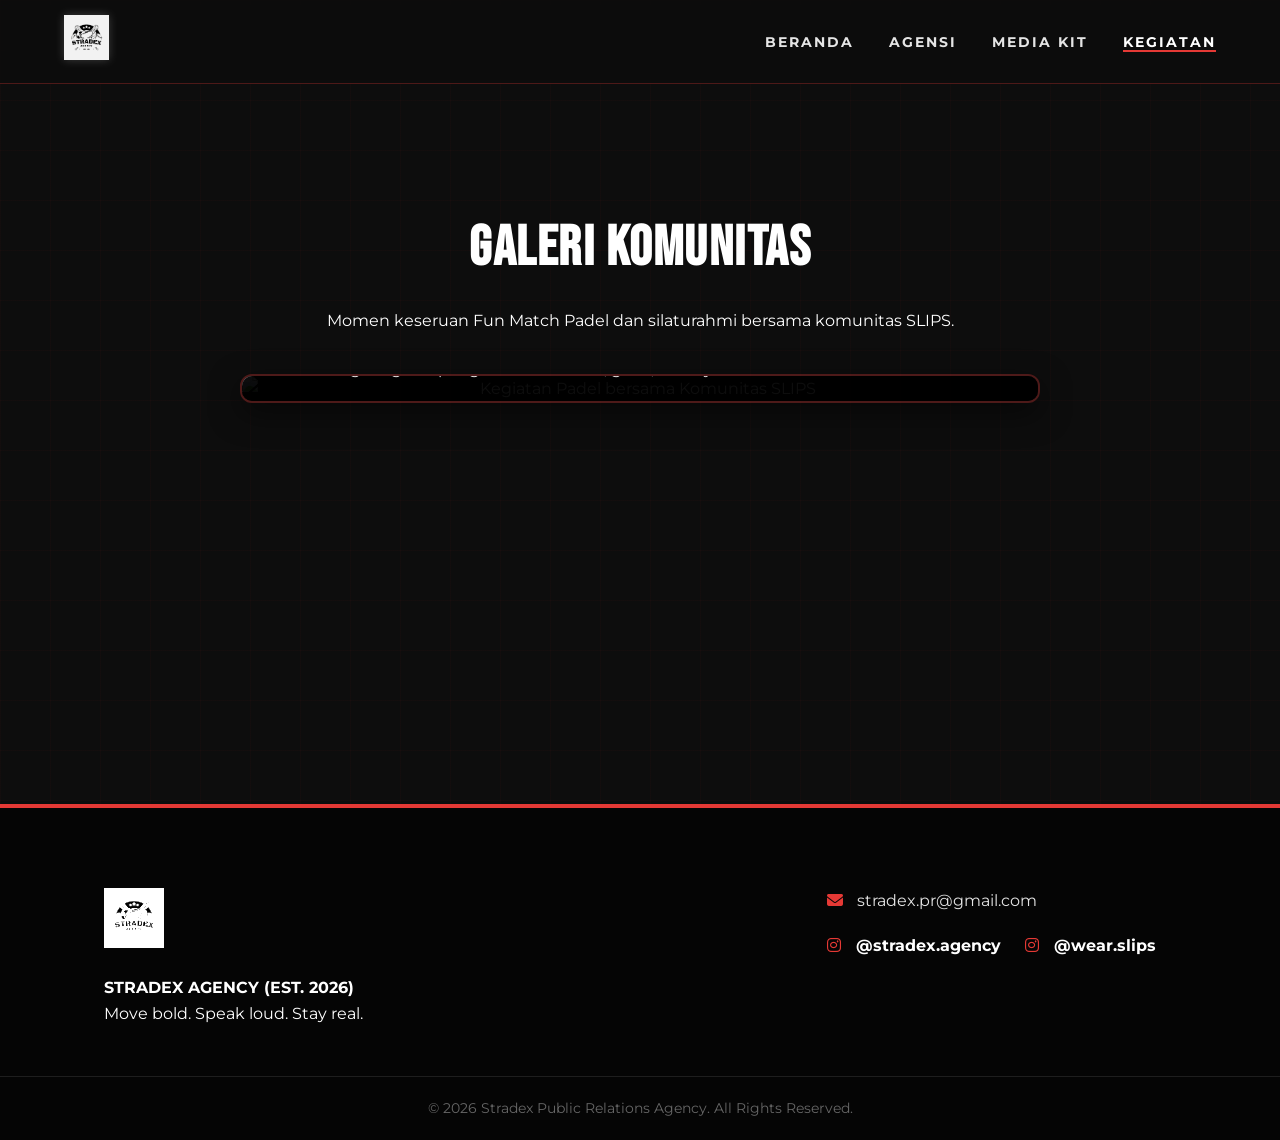
==== activity.html @ 0ae6f85e "Add files via upload" ====
<!DOCTYPE html>
<html lang="id">
<head>
    <meta charset="UTF-8">
    <meta name="viewport" content="width=device-width, initial-scale=1.0">
    <title>Galeri Kegiatan - STRADEX x SLIPS</title>
    
    <link href="https://fonts.googleapis.com/css2?family=Bebas+Neue&family=Montserrat:wght@400;700;900&display=swap" rel="stylesheet">
    <link rel="stylesheet" href="https://cdnjs.cloudflare.com/ajax/libs/font-awesome/6.4.0/css/all.min.css">
    <link rel="stylesheet" href="style.css">
</head>
<body>

    <div class="bg-pattern"></div>

    <nav>
        <div class="logo">
            <img src="assets/logo.png" alt="STRADEX Logo">
        </div>
        <ul class="nav-links">
            <li><a href="index.html#hero">Beranda</a></li>
            <li><a href="index.html#agency">Agensi</a></li>
            <li><a href="index.html#media-kit">Media Kit</a></li>
            <li><a href="activity.html" style="color: #fff; border-bottom: 2px solid #E53935;">Kegiatan</a></li>
        </ul>
    </nav>

    <section class="dark-section" style="min-height: 80vh;">
        <div class="container text-center">
            <h2 class="section-title">GALERI KOMUNITAS</h2>
            <p class="section-desc">Momen keseruan Fun Match Padel dan silaturahmi bersama komunitas SLIPS.</p>
            
            <div class="gallery-container">
                <div class="gallery-item">
                    <img src="assets/IMG_3881.jpg" alt="Kegiatan Padel bersama Komunitas SLIPS">
                    
                    <div class="gallery-caption">
                        <h4>FUN MATCH PADEL</h4>
                        <p>Aktivitas bersama komunitas hari ini. Mengeksplorasi stabilitas grip socks SLIPS secara langsung di lapangan Padel. Aman, gesit, dan nyaman!</p>
                    </div>
                </div>
            </div>
        </div>
    </section>

    <footer>
        <div class="container footer-content">
            <div class="footer-brand">
                <img src="assets/logo.png" alt="STRADEX Logo" class="footer-logo">
                <p><strong>STRADEX AGENCY (EST. 2026)</strong></p>
                <p>Move bold. Speak loud. Stay real.</p>
            </div>
            <div class="footer-contact">
                <p><i class="fa-solid fa-envelope"></i> stradex.pr@gmail.com</p>
                <div class="social-links">
                    <a href="#"><i class="fa-brands fa-instagram"></i> @stradex.agency</a>
                    <a href="#"><i class="fa-brands fa-instagram"></i> @wear.slips</a>
                </div>
            </div>
        </div>
        <div class="footer-bottom">
            <p>&copy; 2026 Stradex Public Relations Agency. All Rights Reserved.</p>
        </div>
    </footer>
</body>
</html>
---- style.css ----
/* --- COLOR PALETTE & VARIABLES --- */
:root {
    --jet-black: #0D0D0D;
    --sport-red: #E53935;
    --dark-red: #B71C1C;
    --light-gray: #E5E5E5;
    --pure-white: #FFFFFF;
    --transition: all 0.4s cubic-bezier(0.25, 0.8, 0.25, 1);
}

/* --- BASE STYLES --- */
* {
    margin: 0;
    padding: 0;
    box-sizing: border-box;
}

html {
    scroll-behavior: smooth;
    scrollbar-width: thin;
    scrollbar-color: var(--sport-red) var(--jet-black);
}

body {
    background-color: var(--jet-black);
    color: var(--pure-white);
    font-family: 'Montserrat', sans-serif;
    line-height: 1.6;
    overflow-x: hidden;
}

.container {
    max-width: 1200px;
    margin: 0 auto;
    padding: 0 5%;
}

/* --- DYNAMIC BACKGROUND --- */
.bg-pattern {
    position: fixed;
    top: 0; left: 0; width: 100vw; height: 100vh;
    background-image: 
        linear-gradient(rgba(229, 57, 53, 0.03) 1px, transparent 1px),
        linear-gradient(90deg, rgba(229, 57, 53, 0.03) 1px, transparent 1px);
    background-size: 50px 50px;
    z-index: -1;
    animation: panBg 20s linear infinite;
}

@keyframes panBg {
    0% { transform: translateY(0); }
    100% { transform: translateY(50px); }
}

/* --- NAVIGATION GLASSMORPHISM --- */
nav {
    padding: 15px 5%;
    display: flex;
    justify-content: space-between;
    align-items: center;
    background: rgba(13, 13, 13, 0.8);
    backdrop-filter: blur(10px);
    -webkit-backdrop-filter: blur(10px);
    position: sticky;
    top: 0;
    z-index: 1000;
    border-bottom: 1px solid rgba(229, 57, 53, 0.3);
}

.logo img {
    height: 45px;
    filter: drop-shadow(0 0 5px rgba(255,255,255,0.2));
    transition: var(--transition);
}

.nav-links {
    list-style: none;
    display: flex;
    gap: 35px;
}

.nav-links a {
    color: var(--light-gray);
    text-decoration: none;
    font-weight: 700;
    text-transform: uppercase;
    font-size: 0.85rem;
    letter-spacing: 2px;
    transition: var(--transition);
    position: relative;
}

.nav-links a::after {
    content: '';
    position: absolute;
    bottom: -5px; left: 0;
    width: 0%; height: 2px;
    background: var(--sport-red);
    transition: var(--transition);
}

.nav-links a:hover { color: var(--pure-white); }
.nav-links a:hover::after { width: 100%; }

/* --- HERO SECTION --- */
.hero {
    min-height: 90vh;
    display: flex;
    align-items: center;
    justify-content: center;
    text-align: center;
    padding: 0 5%;
    position: relative;
    background: radial-gradient(circle at center, rgba(183, 28, 28, 0.2) 0%, var(--jet-black) 70%);
}

.badge {
    display: inline-block;
    background: rgba(229, 57, 53, 0.1);
    border: 1px solid var(--sport-red);
    color: var(--sport-red);
    padding: 8px 20px;
    border-radius: 50px;
    font-weight: 700;
    letter-spacing: 2px;
    margin-bottom: 20px;
    font-size: 0.8rem;
}

.hero-content h1 {
    font-family: 'Bebas Neue', sans-serif;
    font-size: clamp(5rem, 12vw, 9rem);
    line-height: 0.85;
    margin-bottom: 10px;
    color: var(--pure-white);
    text-shadow: 0 0 40px rgba(229, 57, 53, 0.4);
    letter-spacing: 2px;
}

.hero-content .tagline {
    font-size: clamp(1.2rem, 3vw, 2rem);
    font-weight: 900;
    color: var(--sport-red);
    text-transform: uppercase;
    margin-bottom: 20px;
}

.hero-content .sub-tagline {
    font-size: 1.1rem;
    max-width: 650px;
    margin: 0 auto 40px;
    color: var(--light-gray);
}

/* Elite Glow Button */
.btn-glow {
    position: relative;
    padding: 18px 45px;
    background: linear-gradient(90deg, var(--dark-red), var(--sport-red));
    color: var(--pure-white);
    text-decoration: none;
    font-weight: 900;
    text-transform: uppercase;
    letter-spacing: 2px;
    border-radius: 4px;
    display: inline-flex;
    align-items: center;
    gap: 10px;
    transition: var(--transition);
    overflow: hidden;
    z-index: 1;
}

.btn-glow::before {
    content: '';
    position: absolute;
    top: 0; left: 0; width: 100%; height: 100%;
    background: linear-gradient(90deg, var(--sport-red), var(--dark-red));
    z-index: -1;
    transition: opacity 0.4s;
    opacity: 0;
}

.btn-glow:hover {
    transform: translateY(-5px);
    box-shadow: 0 15px 30px rgba(229, 57, 53, 0.4);
}

.btn-glow:hover::before { opacity: 1; }

/* --- SECTION TYPOGRAPHY & LAYOUT --- */
section { padding: 120px 0; }

.dark-section { background: transparent; }
.light-section { background: rgba(255, 255, 255, 0.02); border-top: 1px solid rgba(255,255,255,0.05); border-bottom: 1px solid rgba(255,255,255,0.05); }
.red-section { background: linear-gradient(135deg, var(--dark-red) 0%, var(--sport-red) 100%); }

.section-title {
    font-family: 'Bebas Neue', sans-serif;
    font-size: 3.5rem;
    color: var(--pure-white);
    margin-bottom: 15px;
    letter-spacing: 1.5px;
}

.text-center { text-align: center; }
.text-white { color: var(--pure-white) !important; }

/* --- VALUE GRID (STRADEX) --- */
.value-grid {
    display: grid;
    grid-template-columns: repeat(auto-fit, minmax(220px, 1fr));
    gap: 20px;
    margin-top: 50px;
}

.value-card {
    background: rgba(20, 20, 20, 0.6);
    border: 1px solid rgba(255, 255, 255, 0.05);
    padding: 35px 25px;
    border-radius: 8px;
    transition: var(--transition);
}

.value-card h3 {
    font-family: 'Bebas Neue', sans-serif;
    font-size: 2.5rem;
    color: var(--sport-red);
    margin-bottom: 10px;
}

.value-card:hover {
    background: var(--sport-red);
    transform: translateY(-10px);
}

.value-card:hover h3, .value-card:hover p { color: var(--pure-white); }

/* --- DUAL LAYOUT (STORY) --- */
.dual-layout {
    display: grid;
    grid-template-columns: 1fr 1fr;
    gap: 60px;
    align-items: center;
}

.highlight-text {
    font-size: 1.5rem;
    color: var(--sport-red);
    margin-bottom: 25px;
}

.quote-box {
    margin-top: 30px;
    padding-left: 20px;
    border-left: 4px solid var(--sport-red);
    font-style: italic;
    color: var(--light-gray);
}

.glass-box {
    background: rgba(229, 57, 53, 0.05);
    backdrop-filter: blur(15px);
    border: 1px solid rgba(229, 57, 53, 0.2);
    padding: 60px 40px;
    text-align: center;
    border-radius: 16px;
    box-shadow: 0 20px 40px rgba(0,0,0,0.5);
}

.huge-icon { font-size: 5rem; color: var(--sport-red); margin-bottom: 20px; }
.glass-box h4 { font-family: 'Bebas Neue', sans-serif; font-size: 3rem; margin-bottom: 10px; }

/* --- FEATURE GRID (SLIPS) --- */
.feature-grid {
    display: grid;
    grid-template-columns: repeat(auto-fit, minmax(300px, 1fr));
    gap: 30px;
    margin: 50px 0;
}

.feature-card {
    background: linear-gradient(180deg, rgba(20,20,20,1) 0%, rgba(10,10,10,1) 100%);
    border-top: 3px solid var(--sport-red);
    padding: 40px 30px;
    text-align: center;
    transition: var(--transition);
}

.feature-card i {
    font-size: 2.5rem;
    color: var(--sport-red);
    margin-bottom: 20px;
}

.feature-card:hover {
    box-shadow: 0 10px 30px rgba(229, 57, 53, 0.15);
    transform: scale(1.03);
}

/* Products Detail */
.product-variants {
    display: grid;
    grid-template-columns: 1fr 1fr;
    gap: 20px;
}

.variant {
    border: 1px dashed rgba(255,255,255,0.2);
    padding: 20px;
    border-radius: 8px;
}
.variant h4 { color: var(--sport-red); margin-bottom: 5px; font-size: 1.2rem; }
.variant .small-text { font-size: 0.85rem; color: #888; margin-top: 8px; }

/* --- TIMELINE (ACTIVATION) --- */
.timeline-grid {
    display: grid;
    grid-template-columns: repeat(3, 1fr);
    gap: 30px;
    margin-top: 60px;
}

.timeline-item {
    background: rgba(0, 0, 0, 0.2);
    padding: 40px;
    border-radius: 12px;
    border: 1px solid rgba(255,255,255,0.1);
    position: relative;
    overflow: hidden;
}

.timeline-item .number {
    position: absolute;
    top: -20px; right: 10px;
    font-family: 'Bebas Neue', sans-serif;
    font-size: 8rem;
    color: rgba(255,255,255,0.05);
    line-height: 1;
}

/* --- FOOTER --- */
footer {
    background: #050505;
    padding: 80px 0 20px;
    border-top: 4px solid var(--sport-red);
}

.footer-content {
    display: flex;
    justify-content: space-between;
    flex-wrap: wrap;
    gap: 40px;
    margin-bottom: 50px;
}

.footer-logo { height: 60px; margin-bottom: 20px; filter: grayscale(100%) brightness(200%); }

.footer-contact p { margin-bottom: 10px; color: var(--light-gray); }
.footer-contact i { color: var(--sport-red); margin-right: 10px; }

.social-links { margin-top: 20px; }
.social-links a {
    color: var(--pure-white);
    text-decoration: none;
    margin-right: 20px;
    font-weight: 700;
    transition: var(--transition);
}
.social-links a:hover { color: var(--sport-red); }

.footer-bottom { text-align: center; padding-top: 20px; border-top: 1px solid rgba(255,255,255,0.1); color: #666; font-size: 0.9rem; }

/* --- RESPONSIVE ADJUSTMENTS --- */
@media (max-width: 900px) {
    .dual-layout { grid-template-columns: 1fr; }
    .timeline-grid { grid-template-columns: 1fr; }
    .product-variants { grid-template-columns: 1fr; }
}

@media (max-width: 768px) {
    nav { flex-direction: column; gap: 15px; }
    .nav-links { flex-wrap: wrap; justify-content: center; }
}
/* =========================================
   TAMBAHAN BARU: MEDIA KIT & ACTIVITY
   ========================================= */

/* --- MEDIA KIT --- */
.media-grid {
    display: grid;
    grid-template-columns: repeat(auto-fit, minmax(300px, 1fr));
    gap: 30px;
    margin-top: 40px;
}

.media-card {
    padding: 40px 20px;
    display: flex;
    flex-direction: column;
    align-items: center;
    transition: var(--transition);
}

.media-card h3 {
    font-family: 'Bebas Neue', sans-serif;
    font-size: 2.2rem;
    color: var(--sport-red);
    margin: 15px 0 10px;
    letter-spacing: 1px;
}

.media-card p {
    font-size: 0.95rem;
    margin-bottom: 25px;
    color: var(--light-gray);
    line-height: 1.5;
}

.btn-glow-small {
    padding: 12px 25px;
    background: linear-gradient(90deg, var(--dark-red), var(--sport-red));
    color: var(--pure-white);
    text-decoration: none;
    font-weight: 700;
    border-radius: 4px;
    transition: var(--transition);
    font-size: 0.9rem;
    margin-top: auto; /* Memastikan tombol selalu ada di bawah */
}

.btn-glow-small:hover {
    transform: translateY(-3px);
    box-shadow: 0 5px 15px rgba(229, 57, 53, 0.4);
    color: #fff;
}

/* --- GALLERY / ACTIVITY PAGE --- */
.gallery-container {
    margin-top: 40px;
    display: flex;
    justify-content: center;
}

.gallery-item {
    position: relative;
    max-width: 800px;
    width: 100%;
    border-radius: 12px;
    overflow: hidden;
    border: 2px solid rgba(229, 57, 53, 0.3);
    box-shadow: 0 10px 30px rgba(0,0,0,0.5);
}

.gallery-item img {
    width: 100%;
    height: auto;
    display: block;
    transition: var(--transition);
}

.gallery-item:hover img {
    transform: scale(1.02);
}

.gallery-caption {
    position: absolute;
    bottom: 0; left: 0; width: 100%;
    background: linear-gradient(transparent, rgba(0,0,0,0.95) 80%);
    padding: 40px 30px 20px;
    text-align: left;
}

.gallery-caption h4 {
    color: var(--sport-red);
    font-family: 'Bebas Neue', sans-serif;
    font-size: 2.5rem;
    letter-spacing: 1px;
    margin-bottom: 5px;
}

.gallery-caption p {
    font-size: 1rem;
    color: var(--light-gray);
    max-width: 90%;
}
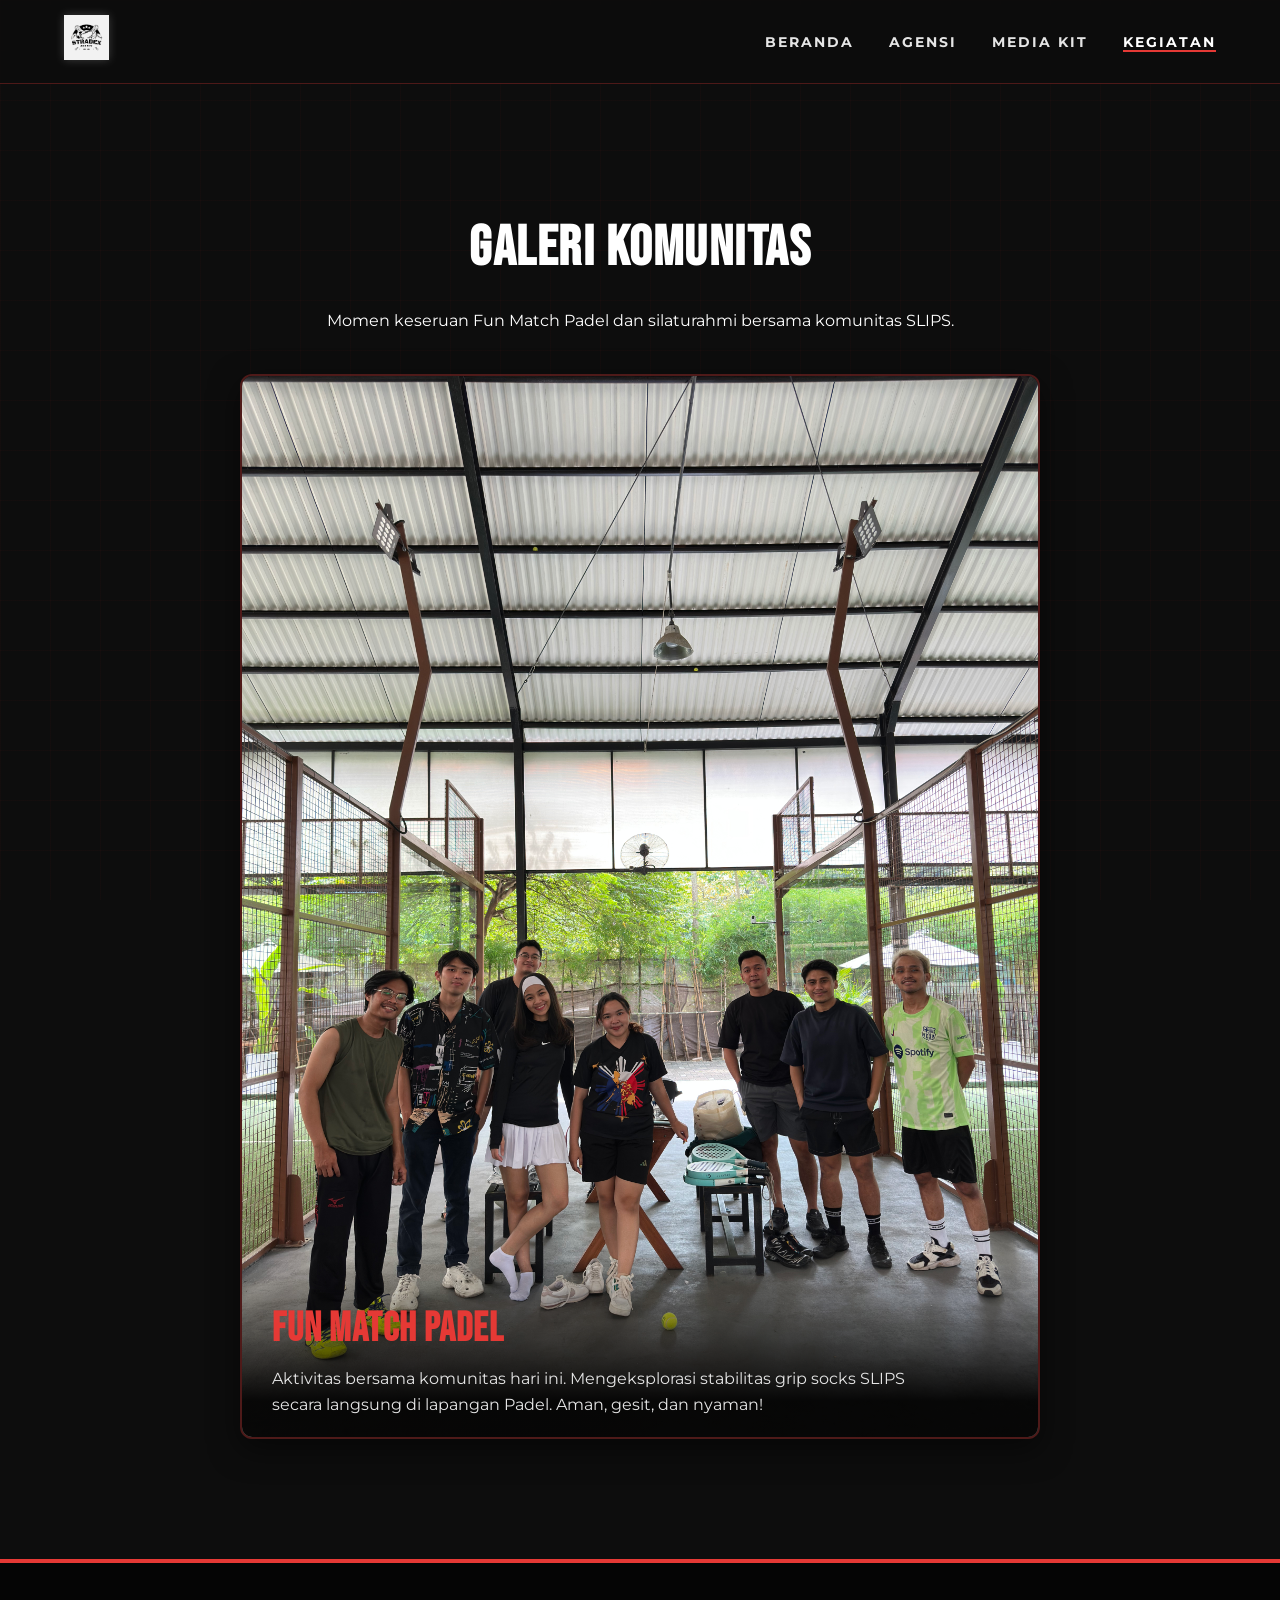
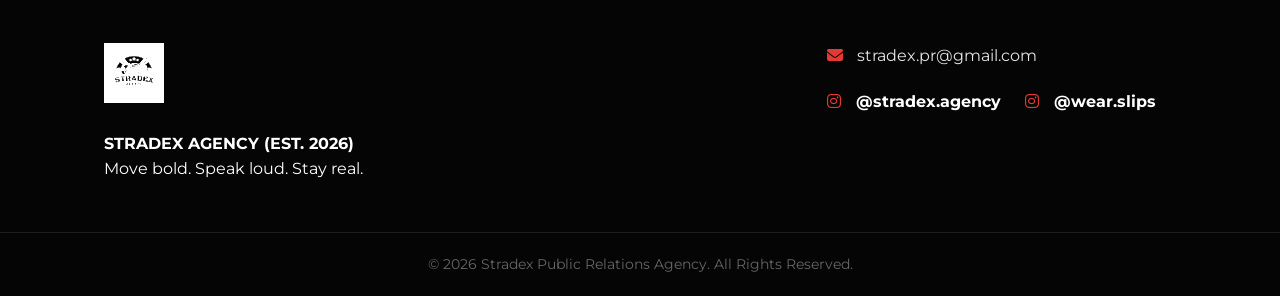
==== commit 01674620: "Fix HTML formatting and ensure proper structure" ====
--- a/activity.html
+++ b/activity.html
@@ -63,4 +63,4 @@
         </div>
     </footer>
 </body>
-</html>+</html>
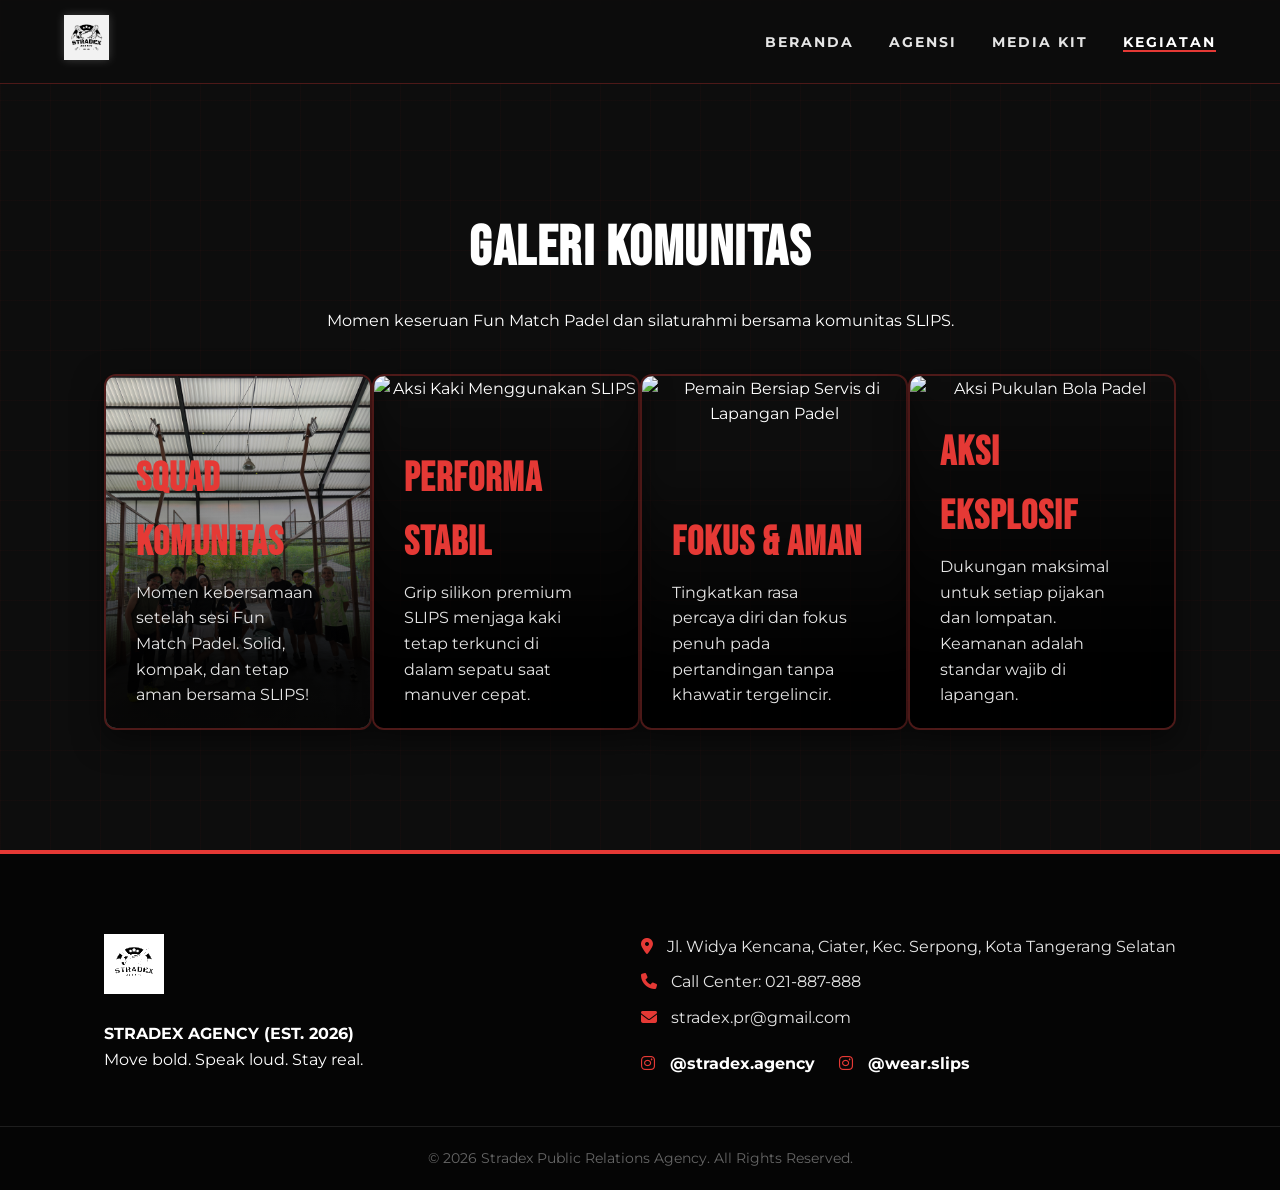
==== commit 8e48efcb: "Revise gallery content and update footer details Updated gallery section with new images and caption" ====
--- a/activity.html
+++ b/activity.html
@@ -31,14 +31,39 @@
             <p class="section-desc">Momen keseruan Fun Match Padel dan silaturahmi bersama komunitas SLIPS.</p>
             
             <div class="gallery-container">
+                
                 <div class="gallery-item">
-                    <img src="assets/IMG_3881.jpg" alt="Kegiatan Padel bersama Komunitas SLIPS">
-                    
+                    <img src="assets/IMG_3881.jpg" alt="Foto Bersama Komunitas SLIPS">
                     <div class="gallery-caption">
-                        <h4>FUN MATCH PADEL</h4>
-                        <p>Aktivitas bersama komunitas hari ini. Mengeksplorasi stabilitas grip socks SLIPS secara langsung di lapangan Padel. Aman, gesit, dan nyaman!</p>
+                        <h4>SQUAD KOMUNITAS</h4>
+                        <p>Momen kebersamaan setelah sesi Fun Match Padel. Solid, kompak, dan tetap aman bersama SLIPS!</p>
                     </div>
                 </div>
+
+                <div class="gallery-item">
+                    <img src="assets/IMG_3936.JPG" alt="Aksi Kaki Menggunakan SLIPS">
+                    <div class="gallery-caption">
+                        <h4>PERFORMA STABIL</h4>
+                        <p>Grip silikon premium SLIPS menjaga kaki tetap terkunci di dalam sepatu saat manuver cepat.</p>
+                    </div>
+                </div>
+
+                <div class="gallery-item">
+                    <img src="assets/IMG_3937.JPG" alt="Pemain Bersiap Servis di Lapangan Padel">
+                    <div class="gallery-caption">
+                        <h4>FOKUS & AMAN</h4>
+                        <p>Tingkatkan rasa percaya diri dan fokus penuh pada pertandingan tanpa khawatir tergelincir.</p>
+                    </div>
+                </div>
+
+                <div class="gallery-item">
+                    <img src="assets/IMG_3938.JPG" alt="Aksi Pukulan Bola Padel">
+                    <div class="gallery-caption">
+                        <h4>AKSI EKSPLOSIF</h4>
+                        <p>Dukungan maksimal untuk setiap pijakan dan lompatan. Keamanan adalah standar wajib di lapangan.</p>
+                    </div>
+                </div>
+
             </div>
         </div>
     </section>
@@ -51,6 +76,8 @@
                 <p>Move bold. Speak loud. Stay real.</p>
             </div>
             <div class="footer-contact">
+                <p><i class="fa-solid fa-location-dot"></i> Jl. Widya Kencana, Ciater, Kec. Serpong, Kota Tangerang Selatan</p>
+                <p><i class="fa-solid fa-phone"></i> Call Center: 021-887-888</p>
                 <p><i class="fa-solid fa-envelope"></i> stradex.pr@gmail.com</p>
                 <div class="social-links">
                     <a href="#"><i class="fa-brands fa-instagram"></i> @stradex.agency</a>
--- a/style.css
+++ b/style.css
@@ -339,63 +339,17 @@
     line-height: 1;
 }
 
-/* --- FOOTER --- */
-footer {
-    background: #050505;
-    padding: 80px 0 20px;
-    border-top: 4px solid var(--sport-red);
-}
-
-.footer-content {
-    display: flex;
-    justify-content: space-between;
-    flex-wrap: wrap;
-    gap: 40px;
-    margin-bottom: 50px;
-}
-
-.footer-logo { height: 60px; margin-bottom: 20px; filter: grayscale(100%) brightness(200%); }
-
-.footer-contact p { margin-bottom: 10px; color: var(--light-gray); }
-.footer-contact i { color: var(--sport-red); margin-right: 10px; }
-
-.social-links { margin-top: 20px; }
-.social-links a {
-    color: var(--pure-white);
-    text-decoration: none;
-    margin-right: 20px;
-    font-weight: 700;
-    transition: var(--transition);
-}
-.social-links a:hover { color: var(--sport-red); }
-
-.footer-bottom { text-align: center; padding-top: 20px; border-top: 1px solid rgba(255,255,255,0.1); color: #666; font-size: 0.9rem; }
-
-/* --- RESPONSIVE ADJUSTMENTS --- */
-@media (max-width: 900px) {
-    .dual-layout { grid-template-columns: 1fr; }
-    .timeline-grid { grid-template-columns: 1fr; }
-    .product-variants { grid-template-columns: 1fr; }
-}
-
-@media (max-width: 768px) {
-    nav { flex-direction: column; gap: 15px; }
-    .nav-links { flex-wrap: wrap; justify-content: center; }
-}
-/* =========================================
-   TAMBAHAN BARU: MEDIA KIT & ACTIVITY
-   ========================================= */
-
-/* --- MEDIA KIT --- */
+/* --- MEDIA KIT (DITAMPILKAN LANGSUNG) --- */
 .media-grid {
     display: grid;
-    grid-template-columns: repeat(auto-fit, minmax(300px, 1fr));
+    grid-template-columns: repeat(auto-fit, minmax(350px, 1fr));
     gap: 30px;
     margin-top: 40px;
+    align-items: start;
 }
 
 .media-card {
-    padding: 40px 20px;
+    padding: 30px 20px;
     display: flex;
     flex-direction: column;
     align-items: center;
@@ -406,33 +360,14 @@
     font-family: 'Bebas Neue', sans-serif;
     font-size: 2.2rem;
     color: var(--sport-red);
-    margin: 15px 0 10px;
+    margin-bottom: 5px;
     letter-spacing: 1px;
 }
 
 .media-card p {
     font-size: 0.95rem;
-    margin-bottom: 25px;
+    margin-bottom: 15px;
     color: var(--light-gray);
-    line-height: 1.5;
-}
-
-.btn-glow-small {
-    padding: 12px 25px;
-    background: linear-gradient(90deg, var(--dark-red), var(--sport-red));
-    color: var(--pure-white);
-    text-decoration: none;
-    font-weight: 700;
-    border-radius: 4px;
-    transition: var(--transition);
-    font-size: 0.9rem;
-    margin-top: auto; /* Memastikan tombol selalu ada di bawah */
-}
-
-.btn-glow-small:hover {
-    transform: translateY(-3px);
-    box-shadow: 0 5px 15px rgba(229, 57, 53, 0.4);
-    color: #fff;
 }
 
 /* --- GALLERY / ACTIVITY PAGE --- */
@@ -484,3 +419,47 @@
     color: var(--light-gray);
     max-width: 90%;
 }
+
+/* --- FOOTER --- */
+footer {
+    background: #050505;
+    padding: 80px 0 20px;
+    border-top: 4px solid var(--sport-red);
+}
+
+.footer-content {
+    display: flex;
+    justify-content: space-between;
+    flex-wrap: wrap;
+    gap: 40px;
+    margin-bottom: 50px;
+}
+
+.footer-logo { height: 60px; margin-bottom: 20px; filter: grayscale(100%) brightness(200%); }
+
+.footer-contact p { margin-bottom: 10px; color: var(--light-gray); }
+.footer-contact i { color: var(--sport-red); margin-right: 10px; }
+
+.social-links { margin-top: 20px; }
+.social-links a {
+    color: var(--pure-white);
+    text-decoration: none;
+    margin-right: 20px;
+    font-weight: 700;
+    transition: var(--transition);
+}
+.social-links a:hover { color: var(--sport-red); }
+
+.footer-bottom { text-align: center; padding-top: 20px; border-top: 1px solid rgba(255,255,255,0.1); color: #666; font-size: 0.9rem; }
+
+/* --- RESPONSIVE ADJUSTMENTS --- */
+@media (max-width: 900px) {
+    .dual-layout { grid-template-columns: 1fr; }
+    .timeline-grid { grid-template-columns: 1fr; }
+    .product-variants { grid-template-columns: 1fr; }
+}
+
+@media (max-width: 768px) {
+    nav { flex-direction: column; gap: 15px; }
+    .nav-links { flex-wrap: wrap; justify-content: center; }
+}
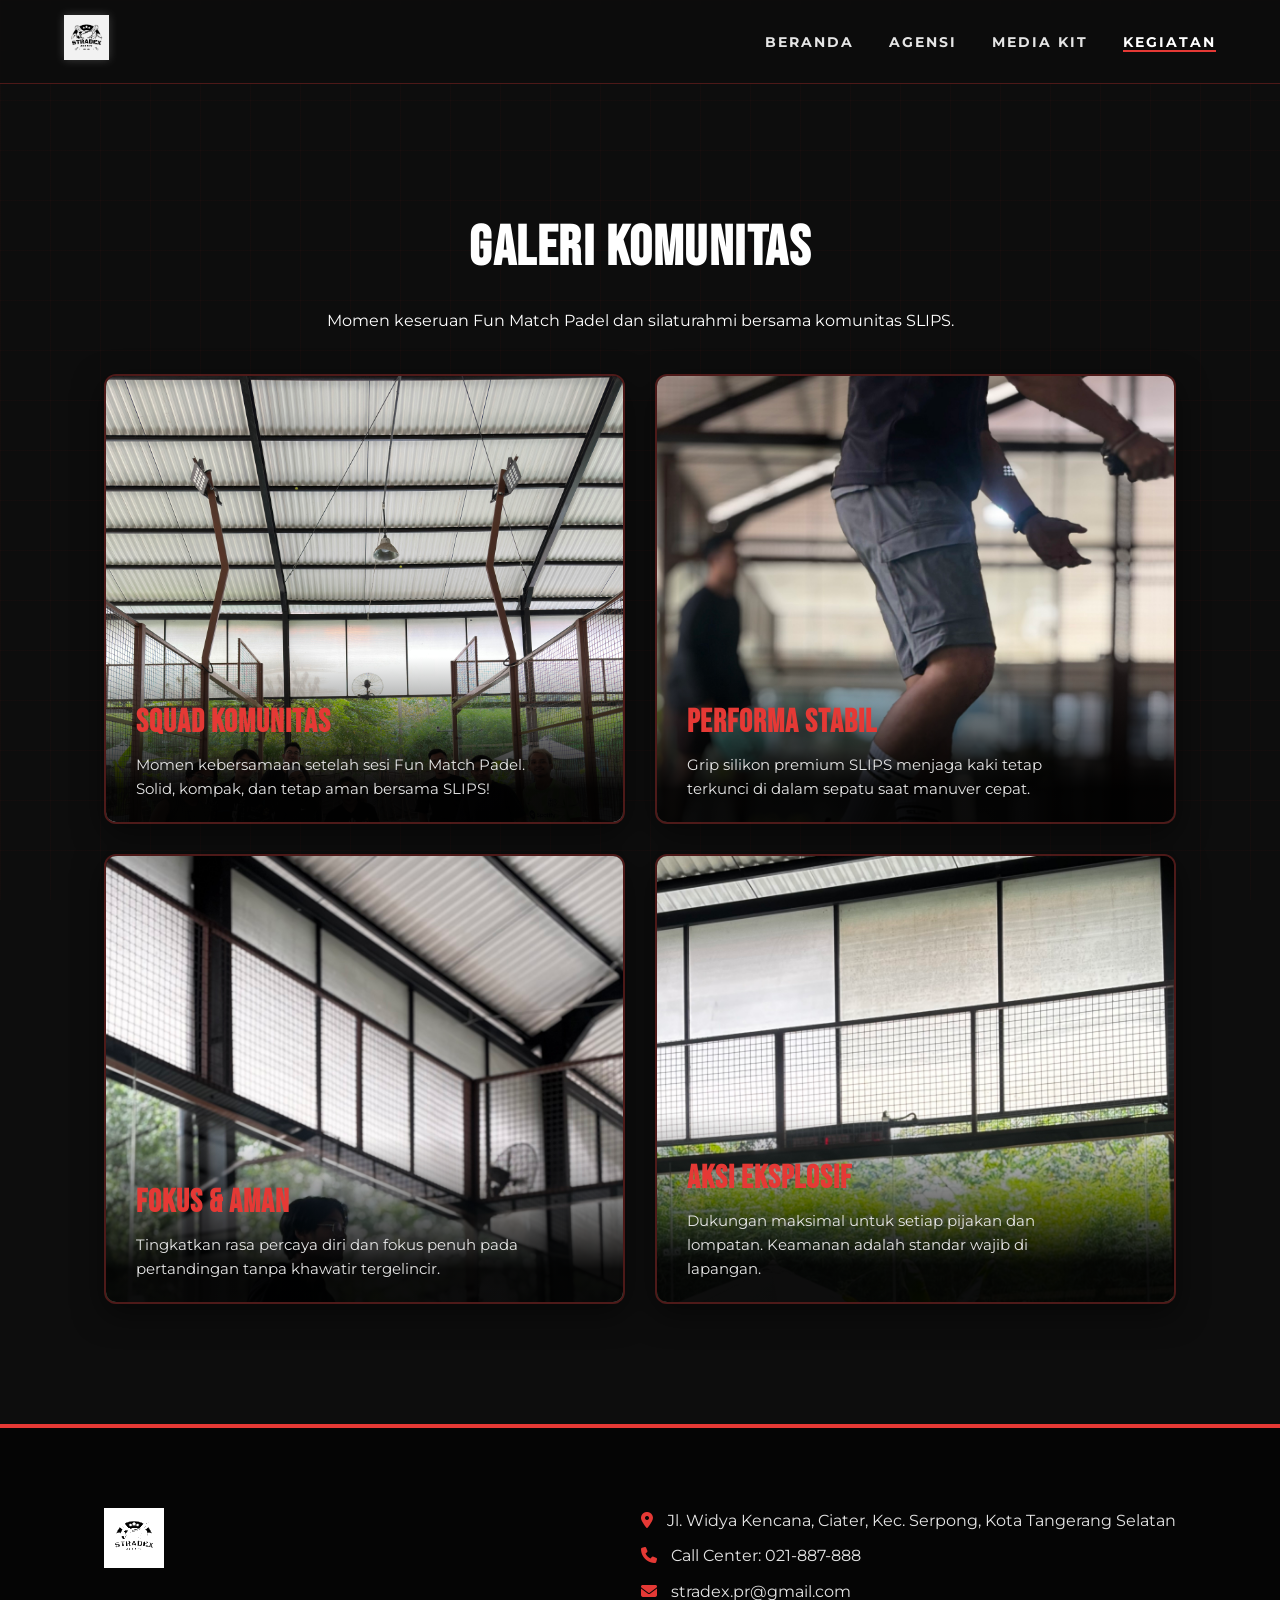
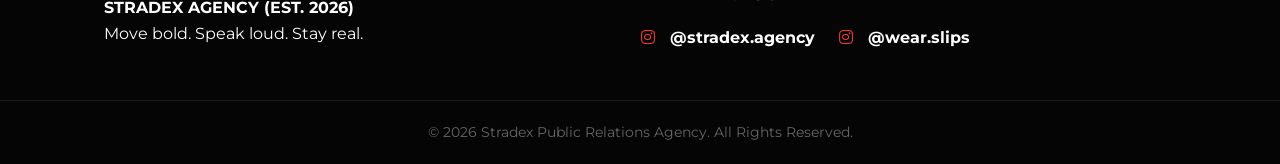
==== commit 6b5660dc: "Refactor gallery layout and fix image sources Updated gallery section to include image boxes and cor" ====
--- a/activity.html
+++ b/activity.html
@@ -33,7 +33,9 @@
             <div class="gallery-container">
                 
                 <div class="gallery-item">
-                    <img src="assets/IMG_3881.jpg" alt="Foto Bersama Komunitas SLIPS">
+                    <div class="gallery-img-box">
+                        <img src="assets/IMG_3881.jpg" alt="Foto Bersama Komunitas SLIPS">
+                    </div>
                     <div class="gallery-caption">
                         <h4>SQUAD KOMUNITAS</h4>
                         <p>Momen kebersamaan setelah sesi Fun Match Padel. Solid, kompak, dan tetap aman bersama SLIPS!</p>
@@ -41,7 +43,9 @@
                 </div>
 
                 <div class="gallery-item">
-                    <img src="assets/IMG_3936.JPG" alt="Aksi Kaki Menggunakan SLIPS">
+                    <div class="gallery-img-box">
+                        <img src="assets/IMG_3936.JPG.jpeg" alt="Aksi Kaki Menggunakan SLIPS">
+                    </div>
                     <div class="gallery-caption">
                         <h4>PERFORMA STABIL</h4>
                         <p>Grip silikon premium SLIPS menjaga kaki tetap terkunci di dalam sepatu saat manuver cepat.</p>
@@ -49,7 +53,9 @@
                 </div>
 
                 <div class="gallery-item">
-                    <img src="assets/IMG_3937.JPG" alt="Pemain Bersiap Servis di Lapangan Padel">
+                    <div class="gallery-img-box">
+                        <img src="assets/IMG_3937.JPG.jpeg" alt="Pemain Bersiap Servis di Lapangan Padel">
+                    </div>
                     <div class="gallery-caption">
                         <h4>FOKUS & AMAN</h4>
                         <p>Tingkatkan rasa percaya diri dan fokus penuh pada pertandingan tanpa khawatir tergelincir.</p>
@@ -57,7 +63,9 @@
                 </div>
 
                 <div class="gallery-item">
-                    <img src="assets/IMG_3938.JPG" alt="Aksi Pukulan Bola Padel">
+                    <div class="gallery-img-box">
+                        <img src="assets/IMG_3938.JPG.jpeg" alt="Aksi Pukulan Bola Padel">
+                    </div>
                     <div class="gallery-caption">
                         <h4>AKSI EKSPLOSIF</h4>
                         <p>Dukungan maksimal untuk setiap pijakan dan lompatan. Keamanan adalah standar wajib di lapangan.</p>
--- a/style.css
+++ b/style.css
@@ -9,44 +9,17 @@
 }
 
 /* --- BASE STYLES --- */
-* {
-    margin: 0;
-    padding: 0;
-    box-sizing: border-box;
-}
-
-html {
-    scroll-behavior: smooth;
-    scrollbar-width: thin;
-    scrollbar-color: var(--sport-red) var(--jet-black);
-}
-
-body {
-    background-color: var(--jet-black);
-    color: var(--pure-white);
-    font-family: 'Montserrat', sans-serif;
-    line-height: 1.6;
-    overflow-x: hidden;
-}
-
-.container {
-    max-width: 1200px;
-    margin: 0 auto;
-    padding: 0 5%;
-}
+* { margin: 0; padding: 0; box-sizing: border-box; }
+html { scroll-behavior: smooth; scrollbar-width: thin; scrollbar-color: var(--sport-red) var(--jet-black); }
+body { background-color: var(--jet-black); color: var(--pure-white); font-family: 'Montserrat', sans-serif; line-height: 1.6; overflow-x: hidden; }
+.container { max-width: 1200px; margin: 0 auto; padding: 0 5%; }
 
 /* --- DYNAMIC BACKGROUND --- */
 .bg-pattern {
-    position: fixed;
-    top: 0; left: 0; width: 100vw; height: 100vh;
-    background-image: 
-        linear-gradient(rgba(229, 57, 53, 0.03) 1px, transparent 1px),
-        linear-gradient(90deg, rgba(229, 57, 53, 0.03) 1px, transparent 1px);
-    background-size: 50px 50px;
-    z-index: -1;
-    animation: panBg 20s linear infinite;
+    position: fixed; top: 0; left: 0; width: 100vw; height: 100vh;
+    background-image: linear-gradient(rgba(229, 57, 53, 0.03) 1px, transparent 1px), linear-gradient(90deg, rgba(229, 57, 53, 0.03) 1px, transparent 1px);
+    background-size: 50px 50px; z-index: -1; animation: panBg 20s linear infinite;
 }
-
 @keyframes panBg {
     0% { transform: translateY(0); }
     100% { transform: translateY(50px); }
@@ -54,402 +27,141 @@
 
 /* --- NAVIGATION GLASSMORPHISM --- */
 nav {
-    padding: 15px 5%;
-    display: flex;
-    justify-content: space-between;
-    align-items: center;
-    background: rgba(13, 13, 13, 0.8);
-    backdrop-filter: blur(10px);
-    -webkit-backdrop-filter: blur(10px);
-    position: sticky;
-    top: 0;
-    z-index: 1000;
-    border-bottom: 1px solid rgba(229, 57, 53, 0.3);
+    padding: 15px 5%; display: flex; justify-content: space-between; align-items: center;
+    background: rgba(13, 13, 13, 0.8); backdrop-filter: blur(10px); -webkit-backdrop-filter: blur(10px);
+    position: sticky; top: 0; z-index: 1000; border-bottom: 1px solid rgba(229, 57, 53, 0.3);
 }
-
-.logo img {
-    height: 45px;
-    filter: drop-shadow(0 0 5px rgba(255,255,255,0.2));
-    transition: var(--transition);
+.logo img { height: 45px; filter: drop-shadow(0 0 5px rgba(255,255,255,0.2)); transition: var(--transition); }
+.nav-links { list-style: none; display: flex; gap: 35px; }
+.nav-links a {
+    color: var(--light-gray); text-decoration: none; font-weight: 700; text-transform: uppercase;
+    font-size: 0.85rem; letter-spacing: 2px; transition: var(--transition); position: relative;
 }
-
-.nav-links {
-    list-style: none;
-    display: flex;
-    gap: 35px;
+.nav-links a::after {
+    content: ''; position: absolute; bottom: -5px; left: 0; width: 0%; height: 2px;
+    background: var(--sport-red); transition: var(--transition);
 }
-
-.nav-links a {
-    color: var(--light-gray);
-    text-decoration: none;
-    font-weight: 700;
-    text-transform: uppercase;
-    font-size: 0.85rem;
-    letter-spacing: 2px;
-    transition: var(--transition);
-    position: relative;
-}
-
-.nav-links a::after {
-    content: '';
-    position: absolute;
-    bottom: -5px; left: 0;
-    width: 0%; height: 2px;
-    background: var(--sport-red);
-    transition: var(--transition);
-}
-
 .nav-links a:hover { color: var(--pure-white); }
 .nav-links a:hover::after { width: 100%; }
 
 /* --- HERO SECTION --- */
 .hero {
-    min-height: 90vh;
-    display: flex;
-    align-items: center;
-    justify-content: center;
-    text-align: center;
-    padding: 0 5%;
-    position: relative;
-    background: radial-gradient(circle at center, rgba(183, 28, 28, 0.2) 0%, var(--jet-black) 70%);
+    min-height: 90vh; display: flex; align-items: center; justify-content: center; text-align: center;
+    padding: 0 5%; position: relative; background: radial-gradient(circle at center, rgba(183, 28, 28, 0.2) 0%, var(--jet-black) 70%);
 }
-
 .badge {
-    display: inline-block;
-    background: rgba(229, 57, 53, 0.1);
-    border: 1px solid var(--sport-red);
-    color: var(--sport-red);
-    padding: 8px 20px;
-    border-radius: 50px;
-    font-weight: 700;
-    letter-spacing: 2px;
-    margin-bottom: 20px;
-    font-size: 0.8rem;
+    display: inline-block; background: rgba(229, 57, 53, 0.1); border: 1px solid var(--sport-red);
+    color: var(--sport-red); padding: 8px 20px; border-radius: 50px; font-weight: 700; letter-spacing: 2px; margin-bottom: 20px; font-size: 0.8rem;
 }
-
 .hero-content h1 {
-    font-family: 'Bebas Neue', sans-serif;
-    font-size: clamp(5rem, 12vw, 9rem);
-    line-height: 0.85;
-    margin-bottom: 10px;
-    color: var(--pure-white);
-    text-shadow: 0 0 40px rgba(229, 57, 53, 0.4);
-    letter-spacing: 2px;
+    font-family: 'Bebas Neue', sans-serif; font-size: clamp(5rem, 12vw, 9rem); line-height: 0.85;
+    margin-bottom: 10px; color: var(--pure-white); text-shadow: 0 0 40px rgba(229, 57, 53, 0.4); letter-spacing: 2px;
 }
-
-.hero-content .tagline {
-    font-size: clamp(1.2rem, 3vw, 2rem);
-    font-weight: 900;
-    color: var(--sport-red);
-    text-transform: uppercase;
-    margin-bottom: 20px;
-}
-
-.hero-content .sub-tagline {
-    font-size: 1.1rem;
-    max-width: 650px;
-    margin: 0 auto 40px;
-    color: var(--light-gray);
-}
+.hero-content .tagline { font-size: clamp(1.2rem, 3vw, 2rem); font-weight: 900; color: var(--sport-red); text-transform: uppercase; margin-bottom: 20px; }
+.hero-content .sub-tagline { font-size: 1.1rem; max-width: 650px; margin: 0 auto 40px; color: var(--light-gray); }
 
 /* Elite Glow Button */
 .btn-glow {
-    position: relative;
-    padding: 18px 45px;
-    background: linear-gradient(90deg, var(--dark-red), var(--sport-red));
-    color: var(--pure-white);
-    text-decoration: none;
-    font-weight: 900;
-    text-transform: uppercase;
-    letter-spacing: 2px;
-    border-radius: 4px;
-    display: inline-flex;
-    align-items: center;
-    gap: 10px;
-    transition: var(--transition);
-    overflow: hidden;
-    z-index: 1;
+    position: relative; padding: 18px 45px; background: linear-gradient(90deg, var(--dark-red), var(--sport-red));
+    color: var(--pure-white); text-decoration: none; font-weight: 900; text-transform: uppercase; letter-spacing: 2px;
+    border-radius: 4px; display: inline-flex; align-items: center; gap: 10px; transition: var(--transition); overflow: hidden; z-index: 1;
 }
-
 .btn-glow::before {
-    content: '';
-    position: absolute;
-    top: 0; left: 0; width: 100%; height: 100%;
-    background: linear-gradient(90deg, var(--sport-red), var(--dark-red));
-    z-index: -1;
-    transition: opacity 0.4s;
-    opacity: 0;
+    content: ''; position: absolute; top: 0; left: 0; width: 100%; height: 100%;
+    background: linear-gradient(90deg, var(--sport-red), var(--dark-red)); z-index: -1; transition: opacity 0.4s; opacity: 0;
 }
-
-.btn-glow:hover {
-    transform: translateY(-5px);
-    box-shadow: 0 15px 30px rgba(229, 57, 53, 0.4);
-}
-
+.btn-glow:hover { transform: translateY(-5px); box-shadow: 0 15px 30px rgba(229, 57, 53, 0.4); }
 .btn-glow:hover::before { opacity: 1; }
 
 /* --- SECTION TYPOGRAPHY & LAYOUT --- */
 section { padding: 120px 0; }
-
 .dark-section { background: transparent; }
 .light-section { background: rgba(255, 255, 255, 0.02); border-top: 1px solid rgba(255,255,255,0.05); border-bottom: 1px solid rgba(255,255,255,0.05); }
 .red-section { background: linear-gradient(135deg, var(--dark-red) 0%, var(--sport-red) 100%); }
-
-.section-title {
-    font-family: 'Bebas Neue', sans-serif;
-    font-size: 3.5rem;
-    color: var(--pure-white);
-    margin-bottom: 15px;
-    letter-spacing: 1.5px;
-}
-
+.section-title { font-family: 'Bebas Neue', sans-serif; font-size: 3.5rem; color: var(--pure-white); margin-bottom: 15px; letter-spacing: 1.5px; }
 .text-center { text-align: center; }
 .text-white { color: var(--pure-white) !important; }
 
 /* --- VALUE GRID (STRADEX) --- */
-.value-grid {
-    display: grid;
-    grid-template-columns: repeat(auto-fit, minmax(220px, 1fr));
-    gap: 20px;
-    margin-top: 50px;
-}
-
-.value-card {
-    background: rgba(20, 20, 20, 0.6);
-    border: 1px solid rgba(255, 255, 255, 0.05);
-    padding: 35px 25px;
-    border-radius: 8px;
-    transition: var(--transition);
-}
-
-.value-card h3 {
-    font-family: 'Bebas Neue', sans-serif;
-    font-size: 2.5rem;
-    color: var(--sport-red);
-    margin-bottom: 10px;
-}
-
-.value-card:hover {
-    background: var(--sport-red);
-    transform: translateY(-10px);
-}
-
+.value-grid { display: grid; grid-template-columns: repeat(auto-fit, minmax(220px, 1fr)); gap: 20px; margin-top: 50px; }
+.value-card { background: rgba(20, 20, 20, 0.6); border: 1px solid rgba(255, 255, 255, 0.05); padding: 35px 25px; border-radius: 8px; transition: var(--transition); }
+.value-card h3 { font-family: 'Bebas Neue', sans-serif; font-size: 2.5rem; color: var(--sport-red); margin-bottom: 10px; }
+.value-card:hover { background: var(--sport-red); transform: translateY(-10px); }
 .value-card:hover h3, .value-card:hover p { color: var(--pure-white); }
 
 /* --- DUAL LAYOUT (STORY) --- */
-.dual-layout {
-    display: grid;
-    grid-template-columns: 1fr 1fr;
-    gap: 60px;
-    align-items: center;
-}
-
-.highlight-text {
-    font-size: 1.5rem;
-    color: var(--sport-red);
-    margin-bottom: 25px;
-}
-
-.quote-box {
-    margin-top: 30px;
-    padding-left: 20px;
-    border-left: 4px solid var(--sport-red);
-    font-style: italic;
-    color: var(--light-gray);
-}
-
-.glass-box {
-    background: rgba(229, 57, 53, 0.05);
-    backdrop-filter: blur(15px);
-    border: 1px solid rgba(229, 57, 53, 0.2);
-    padding: 60px 40px;
-    text-align: center;
-    border-radius: 16px;
-    box-shadow: 0 20px 40px rgba(0,0,0,0.5);
-}
-
+.dual-layout { display: grid; grid-template-columns: 1fr 1fr; gap: 60px; align-items: center; }
+.highlight-text { font-size: 1.5rem; color: var(--sport-red); margin-bottom: 25px; }
+.quote-box { margin-top: 30px; padding-left: 20px; border-left: 4px solid var(--sport-red); font-style: italic; color: var(--light-gray); }
+.glass-box { background: rgba(229, 57, 53, 0.05); backdrop-filter: blur(15px); border: 1px solid rgba(229, 57, 53, 0.2); padding: 60px 40px; text-align: center; border-radius: 16px; box-shadow: 0 20px 40px rgba(0,0,0,0.5); }
 .huge-icon { font-size: 5rem; color: var(--sport-red); margin-bottom: 20px; }
 .glass-box h4 { font-family: 'Bebas Neue', sans-serif; font-size: 3rem; margin-bottom: 10px; }
 
 /* --- FEATURE GRID (SLIPS) --- */
-.feature-grid {
-    display: grid;
-    grid-template-columns: repeat(auto-fit, minmax(300px, 1fr));
-    gap: 30px;
-    margin: 50px 0;
-}
+.feature-grid { display: grid; grid-template-columns: repeat(auto-fit, minmax(300px, 1fr)); gap: 30px; margin: 50px 0; }
+.feature-card { background: linear-gradient(180deg, rgba(20,20,20,1) 0%, rgba(10,10,10,1) 100%); border-top: 3px solid var(--sport-red); padding: 40px 30px; text-align: center; transition: var(--transition); }
+.feature-card i { font-size: 2.5rem; color: var(--sport-red); margin-bottom: 20px; }
+.feature-card:hover { box-shadow: 0 10px 30px rgba(229, 57, 53, 0.15); transform: scale(1.03); }
 
-.feature-card {
-    background: linear-gradient(180deg, rgba(20,20,20,1) 0%, rgba(10,10,10,1) 100%);
-    border-top: 3px solid var(--sport-red);
-    padding: 40px 30px;
-    text-align: center;
-    transition: var(--transition);
-}
-
-.feature-card i {
-    font-size: 2.5rem;
-    color: var(--sport-red);
-    margin-bottom: 20px;
-}
-
-.feature-card:hover {
-    box-shadow: 0 10px 30px rgba(229, 57, 53, 0.15);
-    transform: scale(1.03);
-}
-
-/* Products Detail */
-.product-variants {
-    display: grid;
-    grid-template-columns: 1fr 1fr;
-    gap: 20px;
-}
-
-.variant {
-    border: 1px dashed rgba(255,255,255,0.2);
-    padding: 20px;
-    border-radius: 8px;
-}
+/* --- PRODUCT VARIANTS --- */
+.product-variants { display: grid; grid-template-columns: 1fr 1fr; gap: 20px; }
+.variant { border: 1px dashed rgba(255,255,255,0.2); padding: 20px; border-radius: 8px; }
 .variant h4 { color: var(--sport-red); margin-bottom: 5px; font-size: 1.2rem; }
 .variant .small-text { font-size: 0.85rem; color: #888; margin-top: 8px; }
 
 /* --- TIMELINE (ACTIVATION) --- */
-.timeline-grid {
-    display: grid;
-    grid-template-columns: repeat(3, 1fr);
-    gap: 30px;
-    margin-top: 60px;
-}
-
-.timeline-item {
-    background: rgba(0, 0, 0, 0.2);
-    padding: 40px;
-    border-radius: 12px;
-    border: 1px solid rgba(255,255,255,0.1);
-    position: relative;
-    overflow: hidden;
-}
-
-.timeline-item .number {
-    position: absolute;
-    top: -20px; right: 10px;
-    font-family: 'Bebas Neue', sans-serif;
-    font-size: 8rem;
-    color: rgba(255,255,255,0.05);
-    line-height: 1;
-}
+.timeline-grid { display: grid; grid-template-columns: repeat(3, 1fr); gap: 30px; margin-top: 60px; }
+.timeline-item { background: rgba(0, 0, 0, 0.2); padding: 40px; border-radius: 12px; border: 1px solid rgba(255,255,255,0.1); position: relative; overflow: hidden; }
+.timeline-item .number { position: absolute; top: -20px; right: 10px; font-family: 'Bebas Neue', sans-serif; font-size: 8rem; color: rgba(255,255,255,0.05); line-height: 1; }
 
 /* --- MEDIA KIT (DITAMPILKAN LANGSUNG) --- */
-.media-grid {
-    display: grid;
-    grid-template-columns: repeat(auto-fit, minmax(350px, 1fr));
-    gap: 30px;
-    margin-top: 40px;
-    align-items: start;
-}
-
-.media-card {
-    padding: 30px 20px;
-    display: flex;
-    flex-direction: column;
-    align-items: center;
-    transition: var(--transition);
-}
-
-.media-card h3 {
-    font-family: 'Bebas Neue', sans-serif;
-    font-size: 2.2rem;
-    color: var(--sport-red);
-    margin-bottom: 5px;
-    letter-spacing: 1px;
-}
-
-.media-card p {
-    font-size: 0.95rem;
-    margin-bottom: 15px;
-    color: var(--light-gray);
-}
+.media-grid { display: grid; grid-template-columns: repeat(auto-fit, minmax(350px, 1fr)); gap: 30px; margin-top: 40px; align-items: start; }
+.media-card { padding: 30px 20px; display: flex; flex-direction: column; align-items: center; transition: var(--transition); }
+.media-card h3 { font-family: 'Bebas Neue', sans-serif; font-size: 2.2rem; color: var(--sport-red); margin-bottom: 5px; letter-spacing: 1px; }
+.media-card p { font-size: 0.95rem; margin-bottom: 15px; color: var(--light-gray); }
 
 /* --- GALLERY / ACTIVITY PAGE --- */
 .gallery-container {
     margin-top: 40px;
-    display: flex;
-    justify-content: center;
+    display: grid;
+    grid-template-columns: repeat(auto-fit, minmax(350px, 1fr));
+    gap: 30px;
+    width: 100%;
 }
-
 .gallery-item {
     position: relative;
-    max-width: 800px;
     width: 100%;
+    height: 450px;
     border-radius: 12px;
     overflow: hidden;
     border: 2px solid rgba(229, 57, 53, 0.3);
     box-shadow: 0 10px 30px rgba(0,0,0,0.5);
 }
-
 .gallery-item img {
     width: 100%;
-    height: auto;
+    height: 100%;
+    object-fit: cover;
     display: block;
     transition: var(--transition);
 }
-
-.gallery-item:hover img {
-    transform: scale(1.02);
+.gallery-item:hover img { transform: scale(1.02); }
+.gallery-caption {
+    position: absolute; bottom: 0; left: 0; width: 100%;
+    background: linear-gradient(transparent, rgba(0,0,0,0.95) 80%);
+    padding: 40px 30px 20px; text-align: left;
 }
-
-.gallery-caption {
-    position: absolute;
-    bottom: 0; left: 0; width: 100%;
-    background: linear-gradient(transparent, rgba(0,0,0,0.95) 80%);
-    padding: 40px 30px 20px;
-    text-align: left;
-}
-
-.gallery-caption h4 {
-    color: var(--sport-red);
-    font-family: 'Bebas Neue', sans-serif;
-    font-size: 2.5rem;
-    letter-spacing: 1px;
-    margin-bottom: 5px;
-}
-
-.gallery-caption p {
-    font-size: 1rem;
-    color: var(--light-gray);
-    max-width: 90%;
-}
+.gallery-caption h4 { color: var(--sport-red); font-family: 'Bebas Neue', sans-serif; font-size: 2rem; letter-spacing: 1px; margin-bottom: 5px; }
+.gallery-caption p { font-size: 0.95rem; color: var(--light-gray); max-width: 90%; }
 
 /* --- FOOTER --- */
-footer {
-    background: #050505;
-    padding: 80px 0 20px;
-    border-top: 4px solid var(--sport-red);
-}
-
-.footer-content {
-    display: flex;
-    justify-content: space-between;
-    flex-wrap: wrap;
-    gap: 40px;
-    margin-bottom: 50px;
-}
-
+footer { background: #050505; padding: 80px 0 20px; border-top: 4px solid var(--sport-red); }
+.footer-content { display: flex; justify-content: space-between; flex-wrap: wrap; gap: 40px; margin-bottom: 50px; }
 .footer-logo { height: 60px; margin-bottom: 20px; filter: grayscale(100%) brightness(200%); }
-
 .footer-contact p { margin-bottom: 10px; color: var(--light-gray); }
 .footer-contact i { color: var(--sport-red); margin-right: 10px; }
-
 .social-links { margin-top: 20px; }
-.social-links a {
-    color: var(--pure-white);
-    text-decoration: none;
-    margin-right: 20px;
-    font-weight: 700;
-    transition: var(--transition);
-}
+.social-links a { color: var(--pure-white); text-decoration: none; margin-right: 20px; font-weight: 700; transition: var(--transition); }
 .social-links a:hover { color: var(--sport-red); }
-
 .footer-bottom { text-align: center; padding-top: 20px; border-top: 1px solid rgba(255,255,255,0.1); color: #666; font-size: 0.9rem; }
 
 /* --- RESPONSIVE ADJUSTMENTS --- */
@@ -457,8 +169,8 @@
     .dual-layout { grid-template-columns: 1fr; }
     .timeline-grid { grid-template-columns: 1fr; }
     .product-variants { grid-template-columns: 1fr; }
+    .gallery-item { height: 350px; }
 }
-
 @media (max-width: 768px) {
     nav { flex-direction: column; gap: 15px; }
     .nav-links { flex-wrap: wrap; justify-content: center; }
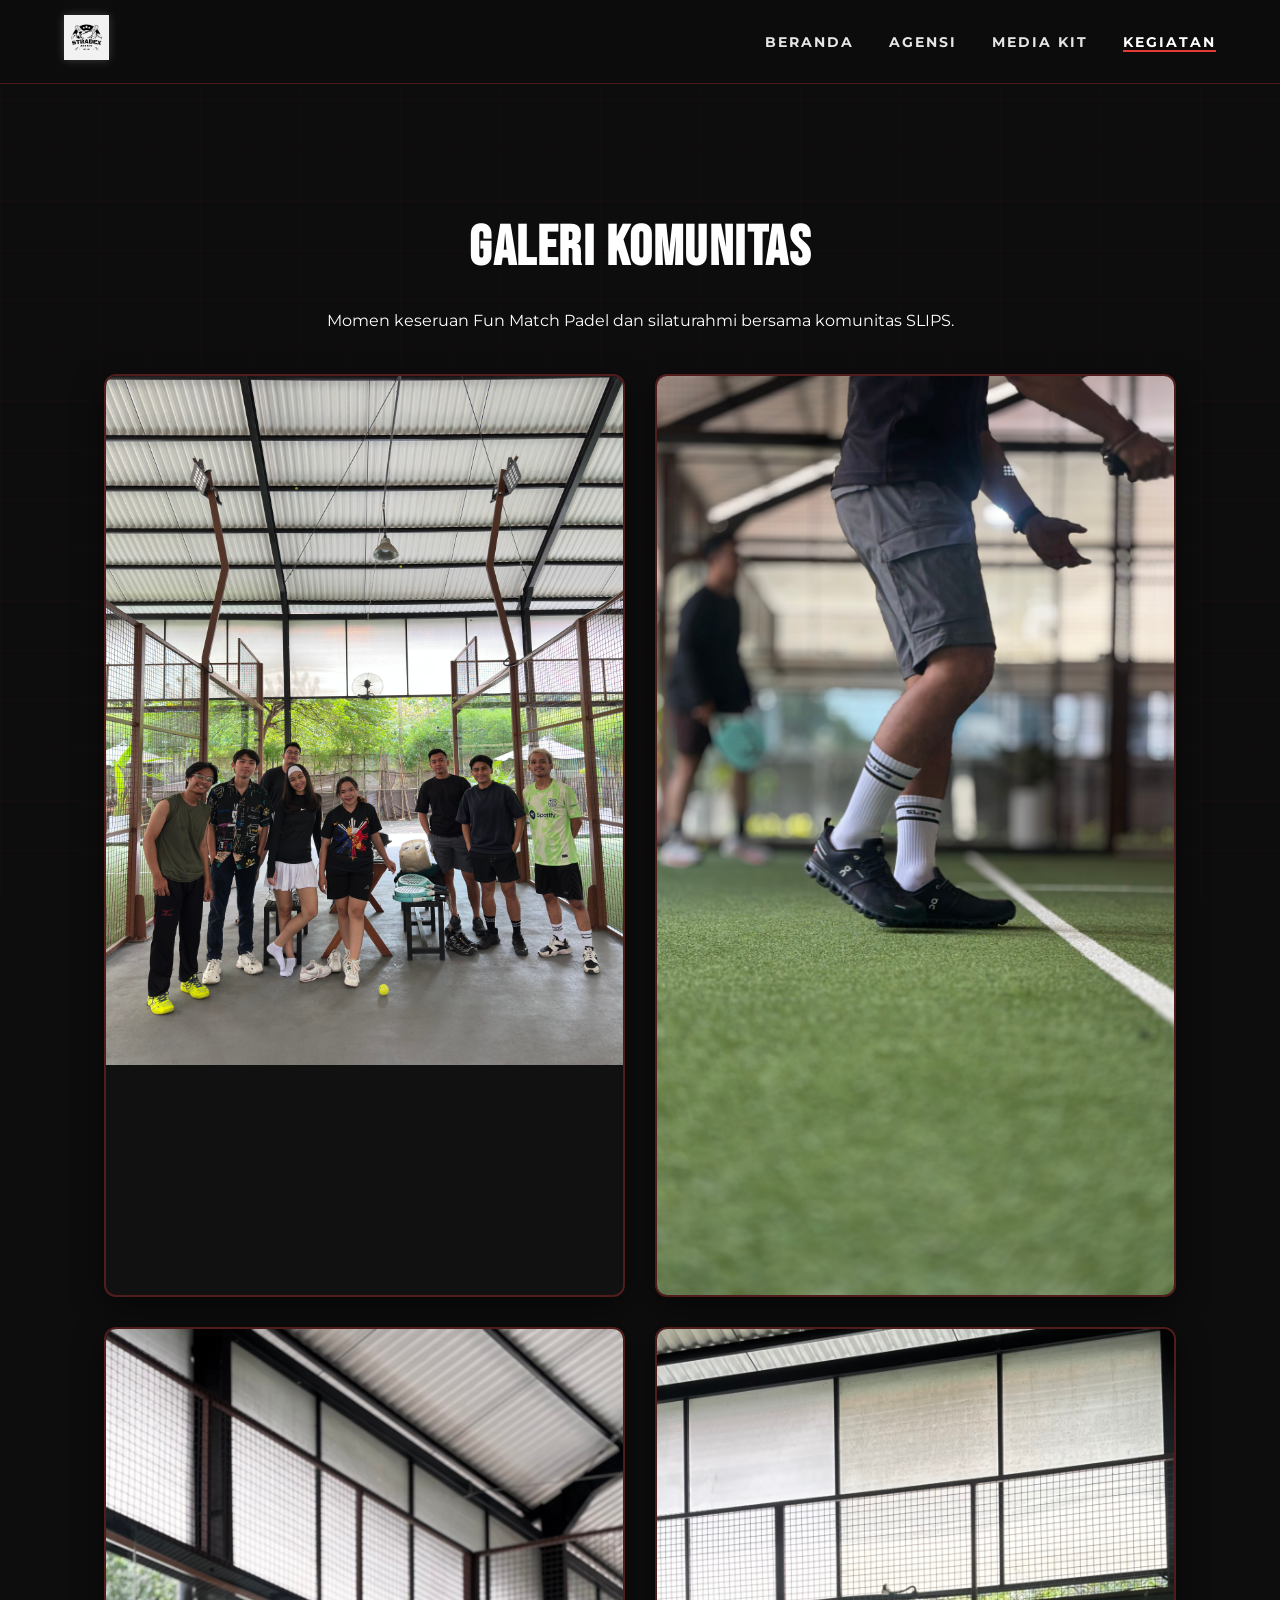
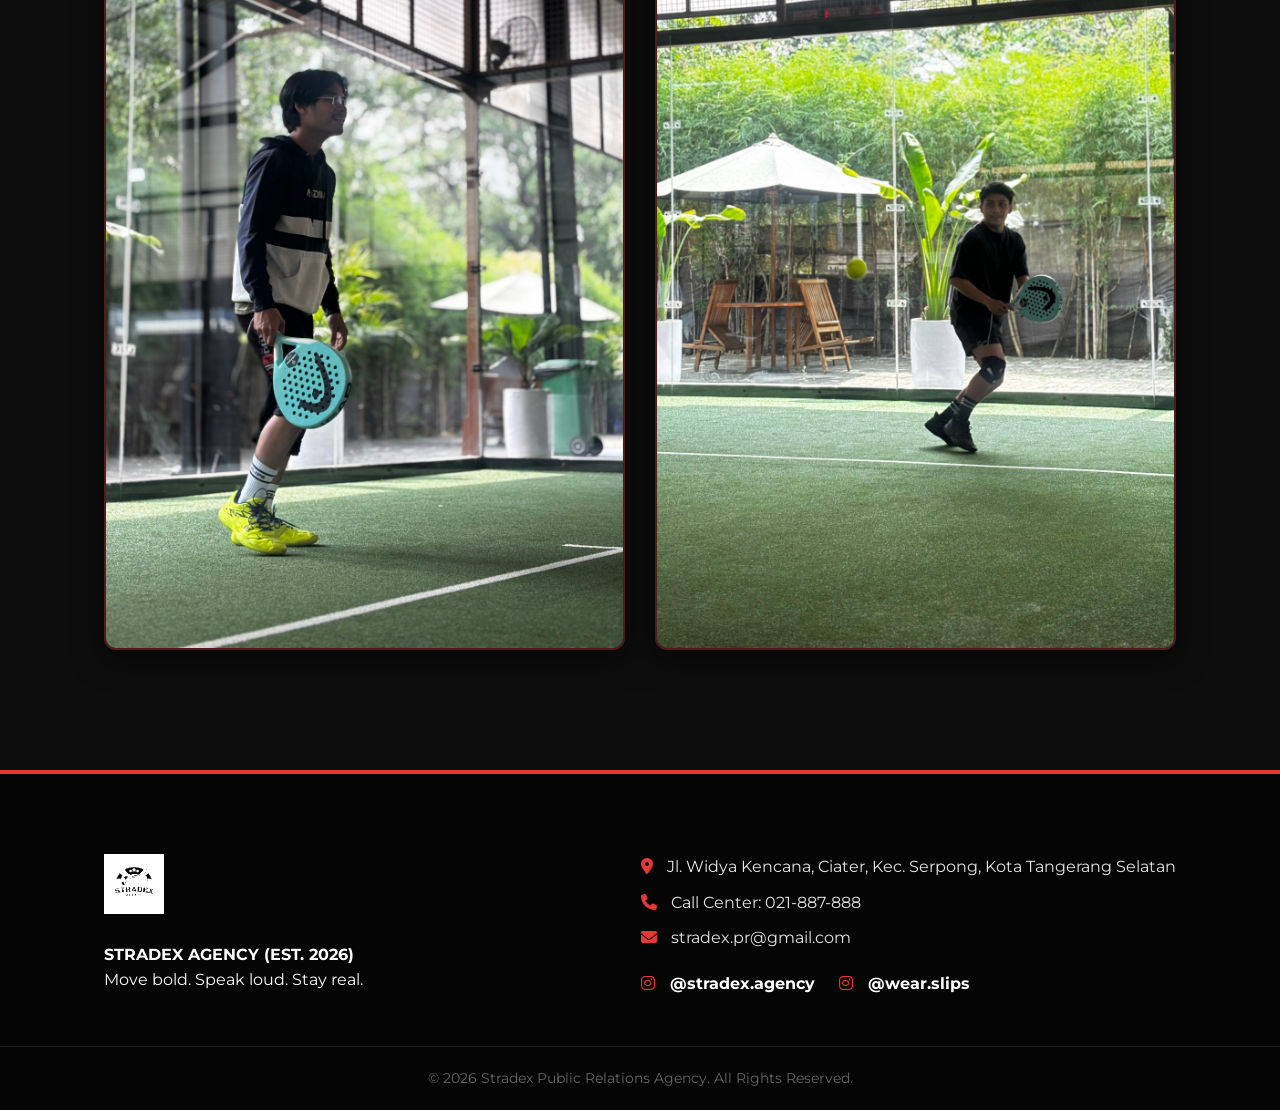
==== commit 7d361126: "Refactor activity.html to simplify gallery structure" ====
--- a/activity.html
+++ b/activity.html
@@ -33,43 +33,19 @@
             <div class="gallery-container">
                 
                 <div class="gallery-item">
-                    <div class="gallery-img-box">
-                        <img src="assets/IMG_3881.jpg" alt="Foto Bersama Komunitas SLIPS">
-                    </div>
-                    <div class="gallery-caption">
-                        <h4>SQUAD KOMUNITAS</h4>
-                        <p>Momen kebersamaan setelah sesi Fun Match Padel. Solid, kompak, dan tetap aman bersama SLIPS!</p>
-                    </div>
+                    <img src="assets/IMG_3881.jpg" alt="Foto Bersama Komunitas SLIPS">
                 </div>
 
                 <div class="gallery-item">
-                    <div class="gallery-img-box">
-                        <img src="assets/IMG_3936.JPG.jpeg" alt="Aksi Kaki Menggunakan SLIPS">
-                    </div>
-                    <div class="gallery-caption">
-                        <h4>PERFORMA STABIL</h4>
-                        <p>Grip silikon premium SLIPS menjaga kaki tetap terkunci di dalam sepatu saat manuver cepat.</p>
-                    </div>
+                    <img src="assets/IMG_3936.JPG.jpeg" alt="Aksi Kaki Menggunakan SLIPS">
                 </div>
 
                 <div class="gallery-item">
-                    <div class="gallery-img-box">
-                        <img src="assets/IMG_3937.JPG.jpeg" alt="Pemain Bersiap Servis di Lapangan Padel">
-                    </div>
-                    <div class="gallery-caption">
-                        <h4>FOKUS & AMAN</h4>
-                        <p>Tingkatkan rasa percaya diri dan fokus penuh pada pertandingan tanpa khawatir tergelincir.</p>
-                    </div>
+                    <img src="assets/IMG_3937.JPG.jpeg" alt="Pemain Bersiap Servis di Lapangan Padel">
                 </div>
 
                 <div class="gallery-item">
-                    <div class="gallery-img-box">
-                        <img src="assets/IMG_3938.JPG.jpeg" alt="Aksi Pukulan Bola Padel">
-                    </div>
-                    <div class="gallery-caption">
-                        <h4>AKSI EKSPLOSIF</h4>
-                        <p>Dukungan maksimal untuk setiap pijakan dan lompatan. Keamanan adalah standar wajib di lapangan.</p>
-                    </div>
+                    <img src="assets/IMG_3938.JPG.jpeg" alt="Aksi Pukulan Bola Padel">
                 </div>
 
             </div>
--- a/style.css
+++ b/style.css
@@ -120,7 +120,7 @@
 .media-card h3 { font-family: 'Bebas Neue', sans-serif; font-size: 2.2rem; color: var(--sport-red); margin-bottom: 5px; letter-spacing: 1px; }
 .media-card p { font-size: 0.95rem; margin-bottom: 15px; color: var(--light-gray); }
 
-/* --- GALLERY / ACTIVITY PAGE --- */
+/* --- GALLERY / ACTIVITY PAGE (DESAIN KARTU BARU) --- */
 .gallery-container {
     margin-top: 40px;
     display: grid;
@@ -128,30 +128,55 @@
     gap: 30px;
     width: 100%;
 }
+
 .gallery-item {
-    position: relative;
-    width: 100%;
-    height: 450px;
+    background: #111;
     border-radius: 12px;
     overflow: hidden;
     border: 2px solid rgba(229, 57, 53, 0.3);
     box-shadow: 0 10px 30px rgba(0,0,0,0.5);
-}
-.gallery-item img {
+    display: flex;
+    flex-direction: column;
+}
+
+.gallery-img-box {
+    width: 100%;
+    height: 400px;
+    overflow: hidden;
+}
+
+.gallery-img-box img {
     width: 100%;
     height: 100%;
     object-fit: cover;
     display: block;
     transition: var(--transition);
 }
-.gallery-item:hover img { transform: scale(1.02); }
+
+.gallery-item:hover .gallery-img-box img {
+    transform: scale(1.05); /* Efek zoom tipis saat kursor diarahkan */
+}
+
 .gallery-caption {
-    position: absolute; bottom: 0; left: 0; width: 100%;
-    background: linear-gradient(transparent, rgba(0,0,0,0.95) 80%);
-    padding: 40px 30px 20px; text-align: left;
-}
-.gallery-caption h4 { color: var(--sport-red); font-family: 'Bebas Neue', sans-serif; font-size: 2rem; letter-spacing: 1px; margin-bottom: 5px; }
-.gallery-caption p { font-size: 0.95rem; color: var(--light-gray); max-width: 90%; }
+    padding: 25px 20px;
+    text-align: left;
+    background: linear-gradient(180deg, #1a1a1a 0%, #0d0d0d 100%);
+    flex-grow: 1; /* Supaya tinggi kartu sejajar semua */
+}
+
+.gallery-caption h4 {
+    color: var(--sport-red);
+    font-family: 'Bebas Neue', sans-serif;
+    font-size: 2rem;
+    letter-spacing: 1px;
+    margin-bottom: 10px;
+}
+
+.gallery-caption p {
+    font-size: 0.95rem;
+    color: var(--light-gray);
+    line-height: 1.5;
+}
 
 /* --- FOOTER --- */
 footer { background: #050505; padding: 80px 0 20px; border-top: 4px solid var(--sport-red); }
@@ -169,7 +194,7 @@
     .dual-layout { grid-template-columns: 1fr; }
     .timeline-grid { grid-template-columns: 1fr; }
     .product-variants { grid-template-columns: 1fr; }
-    .gallery-item { height: 350px; }
+    .gallery-img-box { height: 350px; }
 }
 @media (max-width: 768px) {
     nav { flex-direction: column; gap: 15px; }
